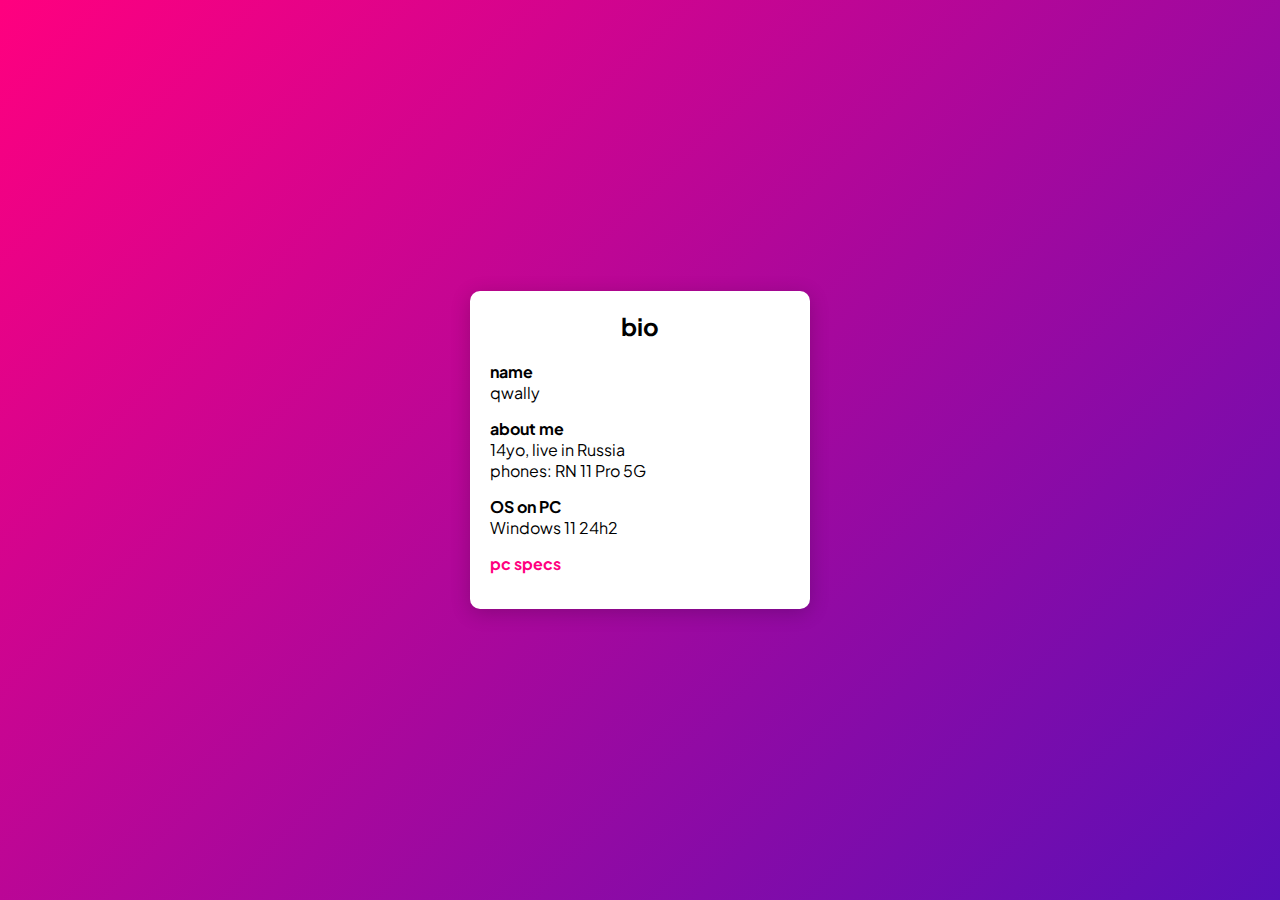
==== bio/index.html @ b01f46b3 "Add files via upload" ====
<!DOCTYPE html>
<html lang="ru">
<head>
    <meta charset="UTF-8">
    <meta name="viewport" content="width=device-width, initial-scale=1.0">
    <link href="https://fonts.googleapis.com/css2?family=Plus+Jakarta+Sans:wght@400;700&display=swap" rel="stylesheet">
    <link rel="stylesheet" href="styles.css">
    <title>Bio</title>
</head>
<body>
    <div class="bio-container">
        <div class="bio-header">bio</div>
        <div class="bio-content">
            <div class="bio-item"><strong>name</strong><br>qwally</div>
            <div class="bio-item"><strong>about me</strong><br>14yo, live in Russia<br>phones: RN 11 Pro 5G</div>
            <div class="bio-item"><strong>OS on PC</strong><br>Windows 11 24h2</div>
            <div class="bio-item"><strong><a href="pc-specs/index.html" class="link">pc specs</a></strong></div>
        </div>
    </div>
</body>
</html>
---- bio/styles.css ----
body {
    background: linear-gradient(135deg, #ff007f, #590fb7);
    font-family: 'Plus Jakarta Sans', sans-serif;
    display: flex;
    justify-content: center;
    align-items: center;
    height: 100vh;
    margin: 0;
}

.bio-container {
    background: white;
    border-radius: 10px;
    padding: 20px;
    box-shadow: 0 4px 20px rgba(0, 0, 0, 0.2);
    width: 300px;
}

.bio-header {
    font-size: 24px;
    font-weight: 700;
    text-align: center;
    margin-bottom: 20px;
}

.bio-content {
    display: flex;
    flex-direction: column;
}

.bio-item {
    margin-bottom: 15px;
    font-size: 16px;
} 

.link-container {
    text-align: center;
    margin-top: 20px;
}

.link {
    font-size: 16px;
    color: #ff007f;
    text-decoration: none;
}

.link:hover {
    text-decoration: underline;
}
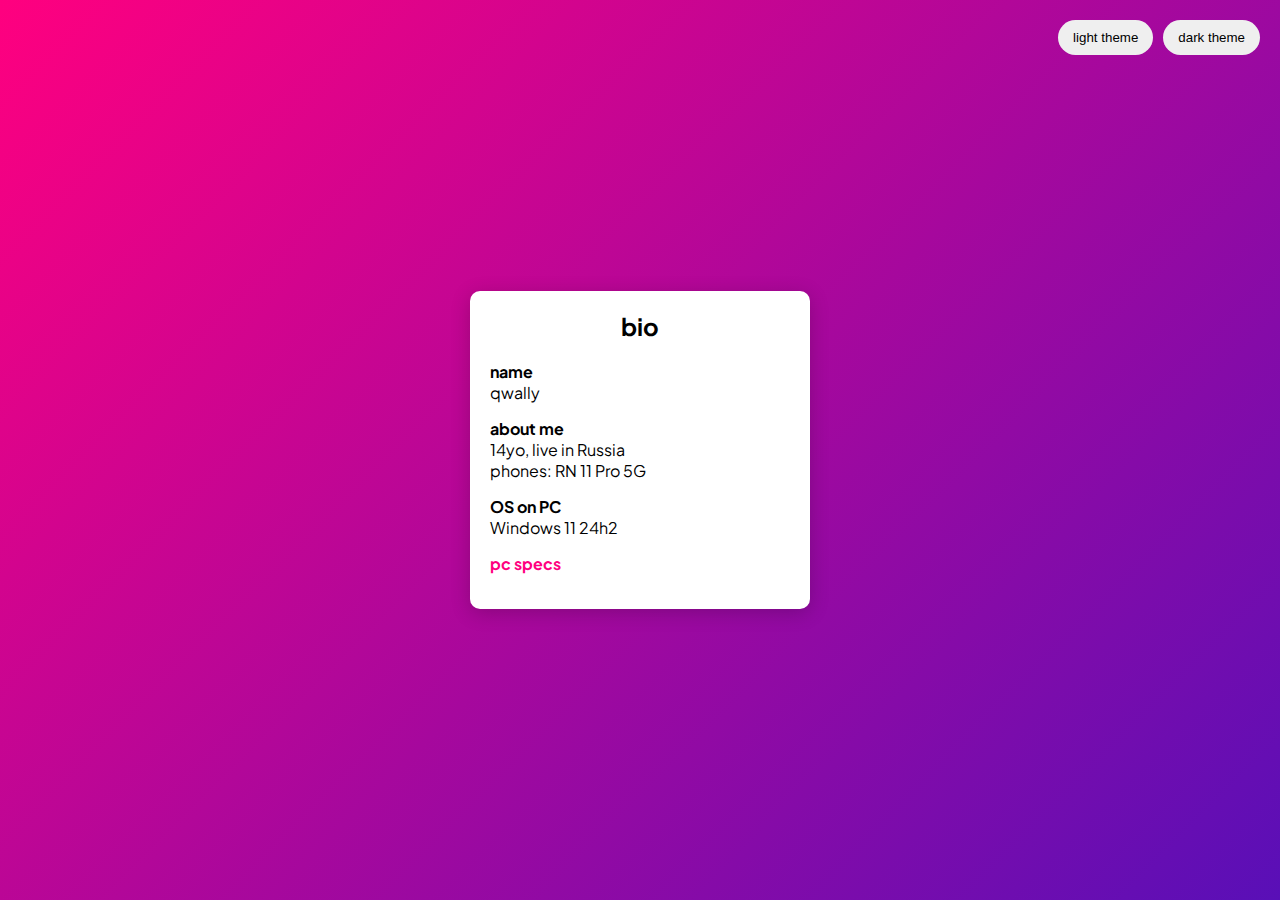
==== commit 54fc86be: "add dark theme, add js scripts" ====
--- a/bio/index.html
+++ b/bio/index.html
@@ -8,6 +8,11 @@
     <title>Bio</title>
 </head>
 <body>
+    <div class="theme-toggle">
+        <div class="circle" id="theme-circle"></div>
+        <button id="light-theme" class="theme-button">light theme</button>
+        <button id="dark-theme" class="theme-button">dark theme</button>
+    </div>
     <div class="bio-container">
         <div class="bio-header">bio</div>
         <div class="bio-content">
@@ -17,5 +22,6 @@
             <div class="bio-item"><strong><a href="pc-specs/index.html" class="link">pc specs</a></strong></div>
         </div>
     </div>
+    <script src="script.js"></script>
 </body>
 </html>
--- a/bio/styles.css
+++ b/bio/styles.css
@@ -6,6 +6,7 @@
     align-items: center;
     height: 100vh;
     margin: 0;
+    transition: background 0.5s ease;
 }
 
 .bio-container {
@@ -14,6 +15,7 @@
     padding: 20px;
     box-shadow: 0 4px 20px rgba(0, 0, 0, 0.2);
     width: 300px;
+    transition: background 0.5s ease, color 0.5s ease;
 }
 
 .bio-header {
@@ -31,19 +33,73 @@
 .bio-item {
     margin-bottom: 15px;
     font-size: 16px;
-} 
-
-.link-container {
-    text-align: center;
-    margin-top: 20px;
 }
 
 .link {
-    font-size: 16px;
     color: #ff007f;
     text-decoration: none;
 }
 
 .link:hover {
     text-decoration: underline;
-}+}
+
+.theme-toggle {
+    position: absolute;
+    top: 20px;
+    right: 20px;
+    display: flex;
+    align-items: center;
+}
+
+.theme-button {
+    padding: 10px 15px;
+    border: none;
+    border-radius: 20px;
+    cursor: pointer;
+    transition: background 0.3s ease;
+    margin-left: 10px;
+}
+
+.circle {
+    width: 30px;
+    height: 30px;
+    border-radius: 50%;
+    background: transparent;
+    position: relative;
+    margin-right: 10px;
+    overflow: hidden;
+}
+
+/* Анимация смены темы */
+.circle::before {
+    content: '';
+    position: absolute;
+    top: 0;
+    left: 0;
+    width: 100%;
+    height: 100%;
+    border-radius: 50%;
+    background: #ff007f;
+    transform: scale(0);
+    transition: transform 0.5s ease;
+}
+
+body.dark .circle::before {
+    background: #590fb7;
+    transform: scale(1);
+}
+
+/* Темная тема */
+body.dark {
+    background: #333;
+}
+
+.bio-container.dark {
+    background: #444;
+    color: white;
+}
+
+.link.dark {
+    color: #ff007f;
+} 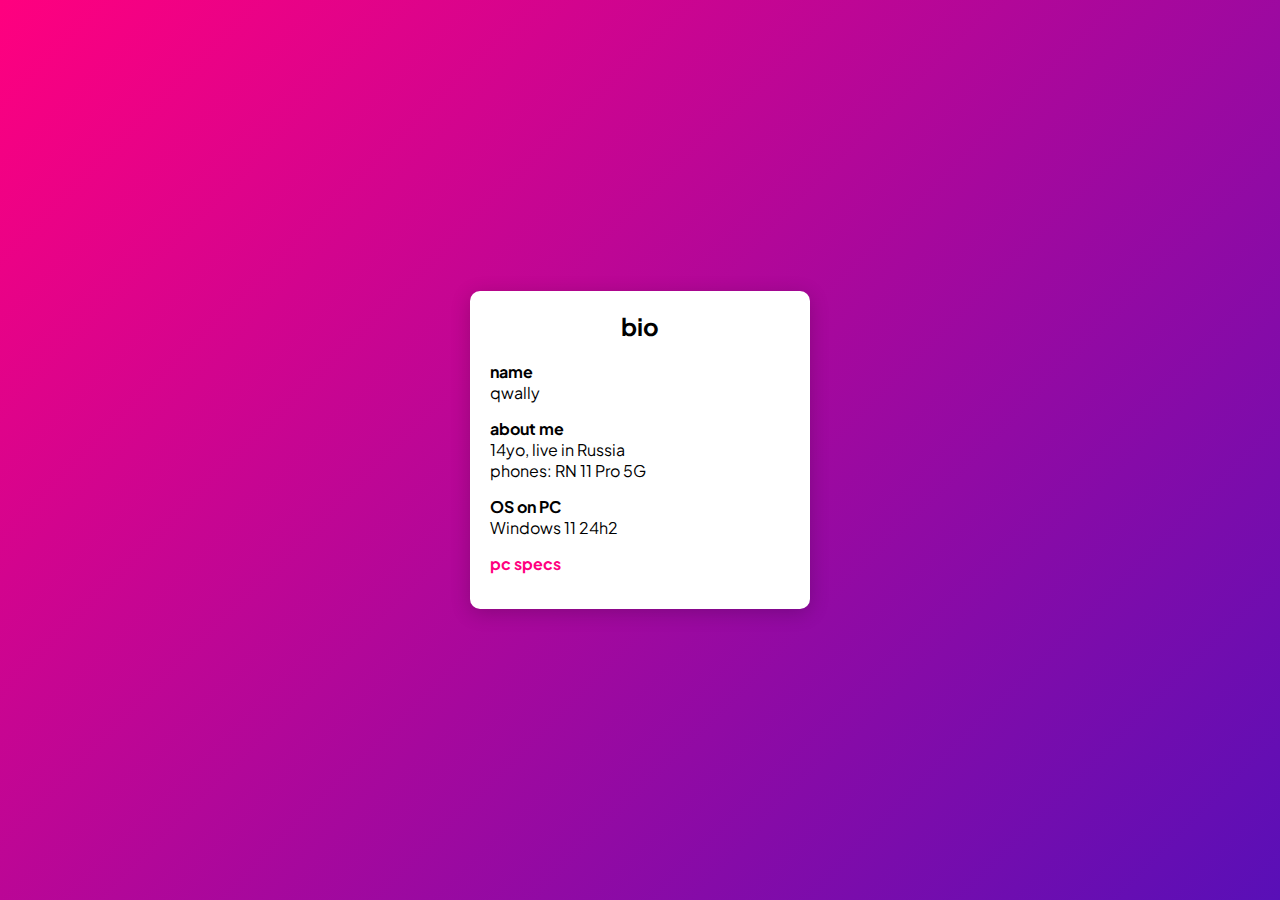
==== commit 9d573821: "removed js script" ====
--- a/bio/index.html
+++ b/bio/index.html
@@ -8,11 +8,7 @@
     <title>Bio</title>
 </head>
 <body>
-    <div class="theme-toggle">
-        <div class="circle" id="theme-circle"></div>
-        <button id="light-theme" class="theme-button">light theme</button>
-        <button id="dark-theme" class="theme-button">dark theme</button>
-    </div>
+    
     <div class="bio-container">
         <div class="bio-header">bio</div>
         <div class="bio-content">
@@ -22,6 +18,6 @@
             <div class="bio-item"><strong><a href="pc-specs/index.html" class="link">pc specs</a></strong></div>
         </div>
     </div>
-    <script src="script.js"></script>
+
 </body>
 </html>
--- a/bio/styles.css
+++ b/bio/styles.css
@@ -43,63 +43,3 @@
 .link:hover {
     text-decoration: underline;
 }
-
-.theme-toggle {
-    position: absolute;
-    top: 20px;
-    right: 20px;
-    display: flex;
-    align-items: center;
-}
-
-.theme-button {
-    padding: 10px 15px;
-    border: none;
-    border-radius: 20px;
-    cursor: pointer;
-    transition: background 0.3s ease;
-    margin-left: 10px;
-}
-
-.circle {
-    width: 30px;
-    height: 30px;
-    border-radius: 50%;
-    background: transparent;
-    position: relative;
-    margin-right: 10px;
-    overflow: hidden;
-}
-
-/* Анимация смены темы */
-.circle::before {
-    content: '';
-    position: absolute;
-    top: 0;
-    left: 0;
-    width: 100%;
-    height: 100%;
-    border-radius: 50%;
-    background: #ff007f;
-    transform: scale(0);
-    transition: transform 0.5s ease;
-}
-
-body.dark .circle::before {
-    background: #590fb7;
-    transform: scale(1);
-}
-
-/* Темная тема */
-body.dark {
-    background: #333;
-}
-
-.bio-container.dark {
-    background: #444;
-    color: white;
-}
-
-.link.dark {
-    color: #ff007f;
-} 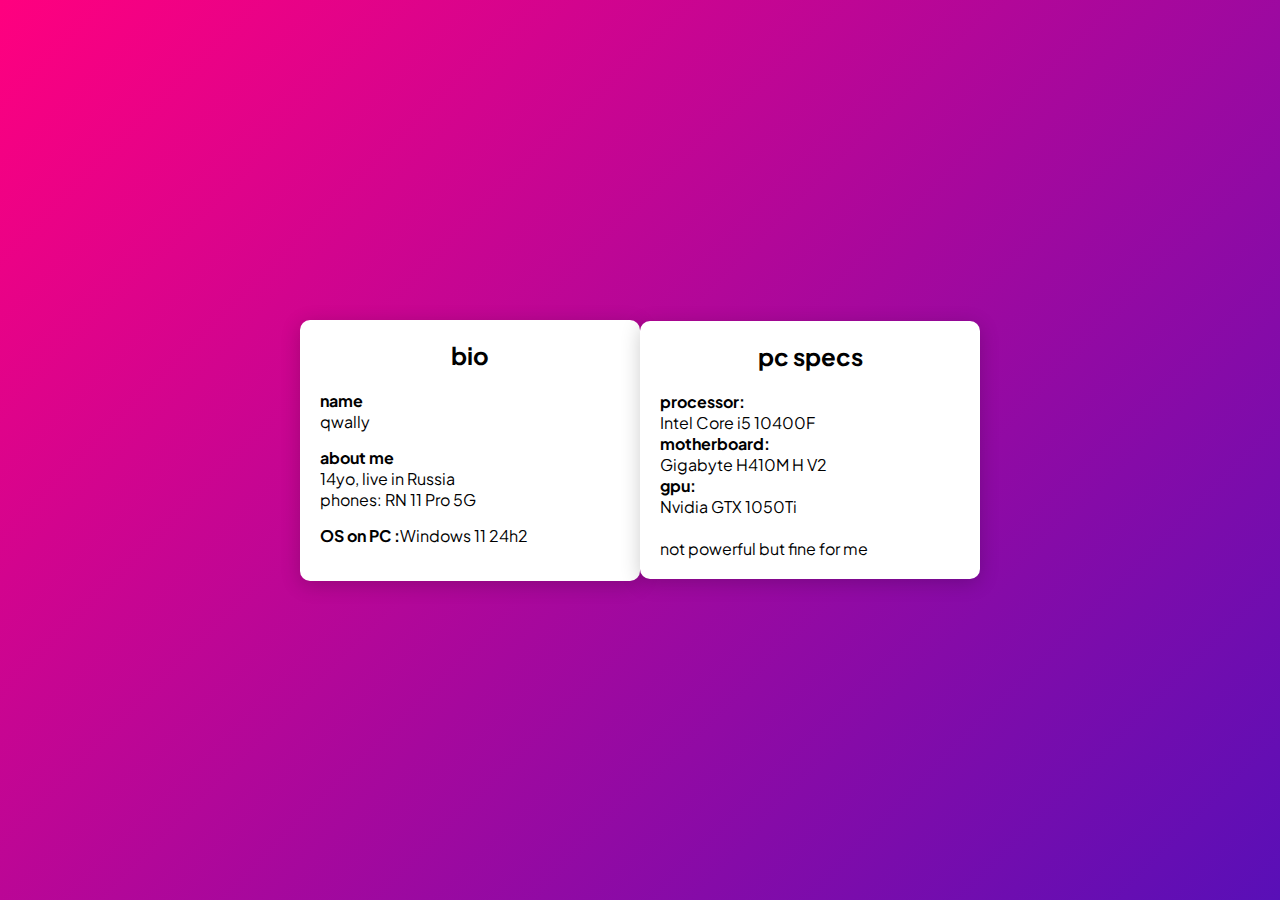
==== commit 687d4394: "removed pc-specs folder, make pc specs in 1 file" ====
--- a/bio/index.html
+++ b/bio/index.html
@@ -14,8 +14,18 @@
         <div class="bio-content">
             <div class="bio-item"><strong>name</strong><br>qwally</div>
             <div class="bio-item"><strong>about me</strong><br>14yo, live in Russia<br>phones: RN 11 Pro 5G</div>
-            <div class="bio-item"><strong>OS on PC</strong><br>Windows 11 24h2</div>
-            <div class="bio-item"><strong><a href="pc-specs/index.html" class="link">pc specs</a></strong></div>
+            <div class="bio-item"><strong>OS on PC :</strong>Windows 11 24h2</div>
+        </div>
+    </div>
+
+
+    <div class="bio-containerr">
+        <div class="bio-headerr">pc specs</div>
+        <div class="bio-contentt">
+            <div class="bio-itemm"><strong>processor:</strong> <br>Intel Core i5 10400F <br></div>
+            <div class="bio-itemm"><strong>motherboard:</strong>  <br>Gigabyte H410M H V2 <br></div>
+            <div class="bio-itemm"><strong>gpu:</strong>  <br>Nvidia GTX 1050Ti <br></div>
+            <div class="bio-itemm"><strong></strong> <br>not powerful but fine for me <br></div>
         </div>
     </div>
 
--- a/bio/styles.css
+++ b/bio/styles.css
@@ -35,11 +35,30 @@
     font-size: 16px;
 }
 
-.link {
-    color: #ff007f;
-    text-decoration: none;
+
+.bio-containerr {
+    background: white;
+    border-radius: 10px;
+    padding: 20px;
+    box-shadow: 0 4px 20px rgba(0, 0, 0, 0.2);
+    width: 300px;
+    transition: background 0.5s ease, color 0.5s ease;
 }
 
-.link:hover {
-    text-decoration: underline;
+.bio-headerr {
+    font-size: 24px;
+    font-weight: 700;
+    text-align: center;
+    margin-bottom: 20px;
 }
+
+.bio-contentt {
+    display: flex;
+    flex-direction: column;
+}
+
+.bio-item {
+    margin-bottom: 15px;
+    font-size: 16px;
+}
+
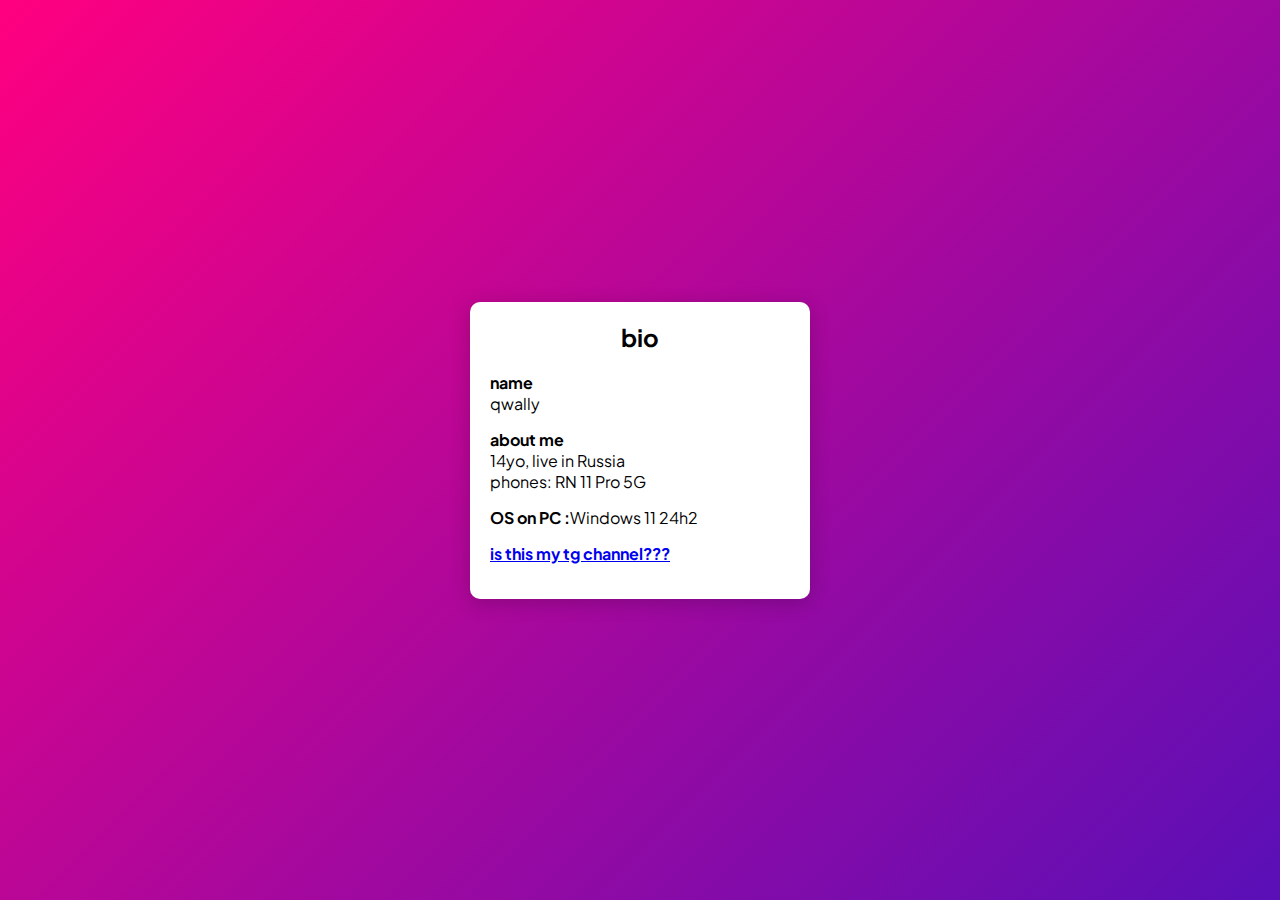
==== commit fc725f89: "remove pc-spec folder" ====
--- a/bio/index.html
+++ b/bio/index.html
@@ -15,19 +15,12 @@
             <div class="bio-item"><strong>name</strong><br>qwally</div>
             <div class="bio-item"><strong>about me</strong><br>14yo, live in Russia<br>phones: RN 11 Pro 5G</div>
             <div class="bio-item"><strong>OS on PC :</strong>Windows 11 24h2</div>
+            <div class="bio-item"><strong><a href="https://t.me/qwaleshitpost">is this my tg channel???</a></strong></div>
         </div>
     </div>
 
 
-    <div class="bio-containerr">
-        <div class="bio-headerr">pc specs</div>
-        <div class="bio-contentt">
-            <div class="bio-itemm"><strong>processor:</strong> <br>Intel Core i5 10400F <br></div>
-            <div class="bio-itemm"><strong>motherboard:</strong>  <br>Gigabyte H410M H V2 <br></div>
-            <div class="bio-itemm"><strong>gpu:</strong>  <br>Nvidia GTX 1050Ti <br></div>
-            <div class="bio-itemm"><strong></strong> <br>not powerful but fine for me <br></div>
-        </div>
-    </div>
+    
 
 </body>
 </html>
--- a/bio/styles.css
+++ b/bio/styles.css
@@ -35,30 +35,3 @@
     font-size: 16px;
 }
 
-
-.bio-containerr {
-    background: white;
-    border-radius: 10px;
-    padding: 20px;
-    box-shadow: 0 4px 20px rgba(0, 0, 0, 0.2);
-    width: 300px;
-    transition: background 0.5s ease, color 0.5s ease;
-}
-
-.bio-headerr {
-    font-size: 24px;
-    font-weight: 700;
-    text-align: center;
-    margin-bottom: 20px;
-}
-
-.bio-contentt {
-    display: flex;
-    flex-direction: column;
-}
-
-.bio-item {
-    margin-bottom: 15px;
-    font-size: 16px;
-}
-
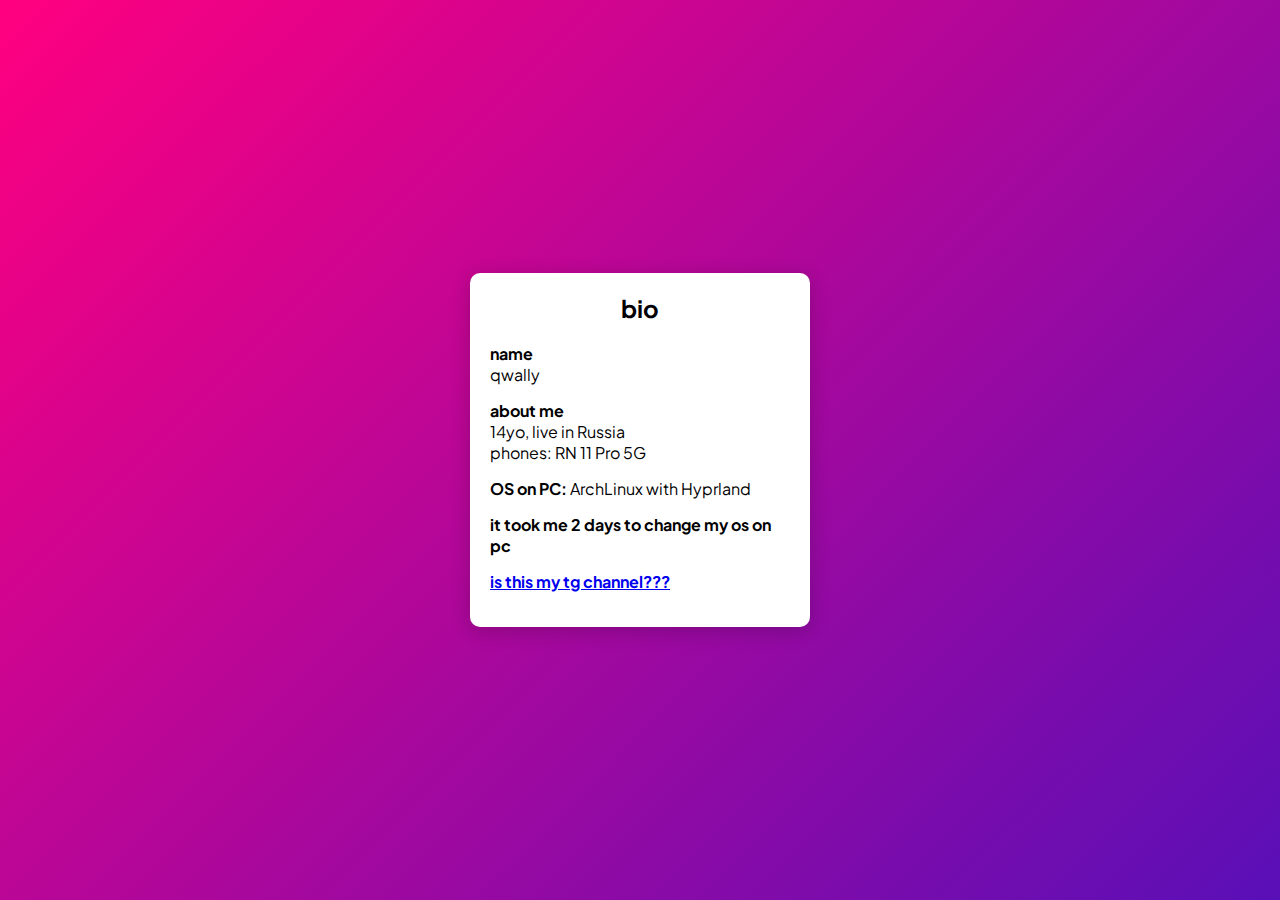
==== commit a55ce718: "updates my os on pc" ====
--- a/bio/index.html
+++ b/bio/index.html
@@ -14,7 +14,8 @@
         <div class="bio-content">
             <div class="bio-item"><strong>name</strong><br>qwally</div>
             <div class="bio-item"><strong>about me</strong><br>14yo, live in Russia<br>phones: RN 11 Pro 5G</div>
-            <div class="bio-item"><strong>OS on PC :</strong>Windows 11 24h2</div>
+            <div class="bio-item"><strong>OS on PC: </strong>ArchLinux with Hyprland</div>
+            <div class="bio-item"><strong>it took me 2 days to change my os on pc</strong></div>
             <div class="bio-item"><strong><a href="https://t.me/qwaleshitpost">is this my tg channel???</a></strong></div>
         </div>
     </div>
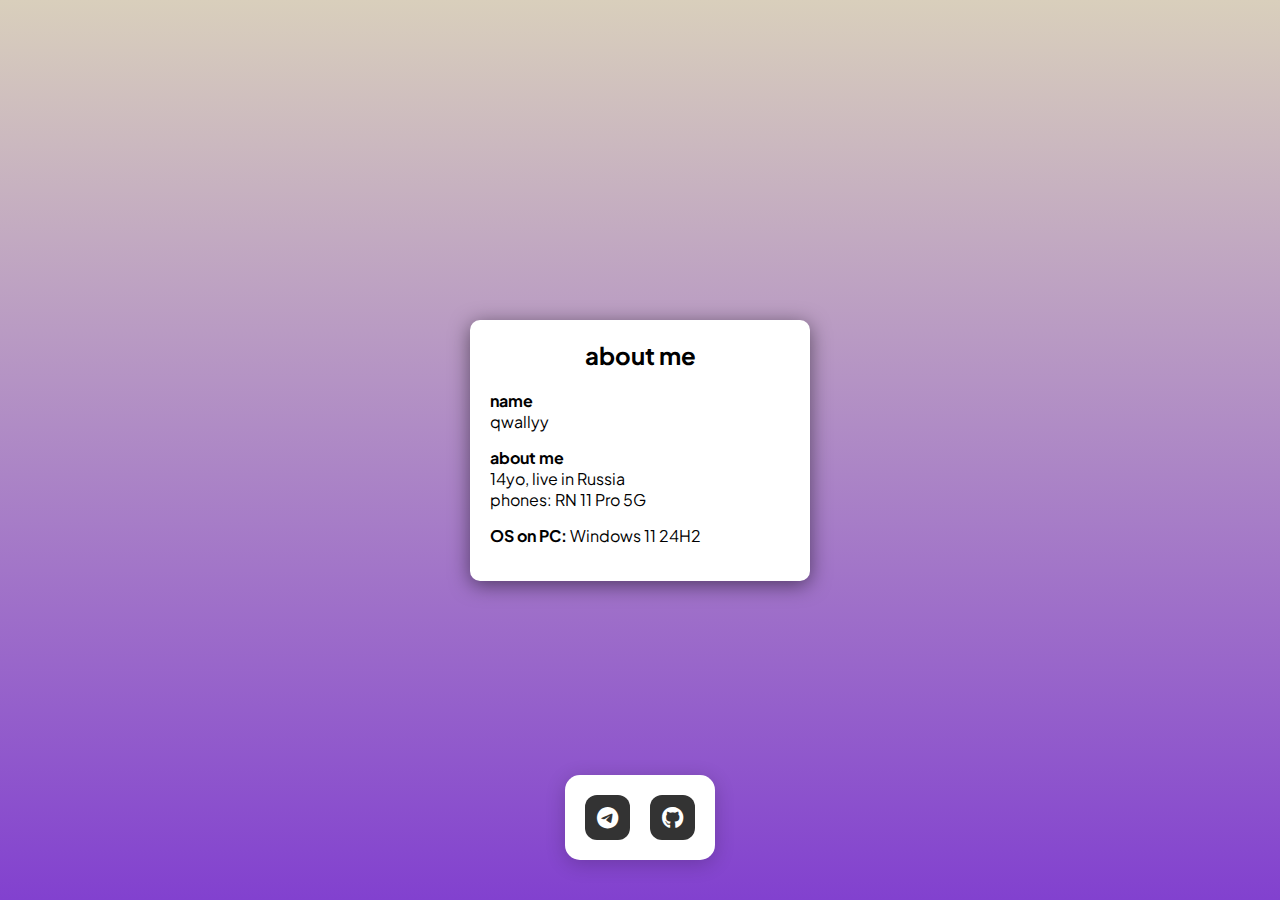
==== commit 2524893f: "мног че сделал да" ====
--- a/bio/index.html
+++ b/bio/index.html
@@ -4,19 +4,28 @@
     <meta charset="UTF-8">
     <meta name="viewport" content="width=device-width, initial-scale=1.0">
     <link href="https://fonts.googleapis.com/css2?family=Plus+Jakarta+Sans:wght@400;700&display=swap" rel="stylesheet">
+    <link rel="stylesheet" href="https://cdnjs.cloudflare.com/ajax/libs/font-awesome/6.5.1/css/all.min.css">
     <link rel="stylesheet" href="styles.css">
     <title>Bio</title>
 </head>
 <body>
     
     <div class="bio-container">
-        <div class="bio-header">bio</div>
+        <div class="bio-header">about me</div>
         <div class="bio-content">
-            <div class="bio-item"><strong>name</strong><br>qwally</div>
+            <div class="bio-item"><strong>name</strong><br>qwallyy</div>
             <div class="bio-item"><strong>about me</strong><br>14yo, live in Russia<br>phones: RN 11 Pro 5G</div>
-            <div class="bio-item"><strong>OS on PC: </strong>ArchLinux with Hyprland</div>
-            <div class="bio-item"><strong>it took me 2 days to change my os on pc</strong></div>
-            <div class="bio-item"><strong><a href="https://t.me/qwaleshitpost">is this my tg channel???</a></strong></div>
+            <div class="bio-item"><strong>OS on PC: </strong>Windows 11 24H2</div>
+        </div>
+    </div>
+    <div class="social-container">
+        <div class="social-links">
+            <a href="https://t.me/qwallyy42" class="social-button">
+                <i class="fab fa-telegram"></i>
+            </a>
+            <a href="https://github.com/qwallyy" class="social-button">
+                <i class="fab fa-github"></i>
+            </a>
         </div>
     </div>
 
--- a/bio/styles.css
+++ b/bio/styles.css
@@ -1,5 +1,5 @@
 body {
-    background: linear-gradient(135deg, #ff007f, #590fb7);
+    background: linear-gradient( #d9cfbc, #8241cf);
     font-family: 'Plus Jakarta Sans', sans-serif;
     display: flex;
     justify-content: center;
@@ -7,13 +7,14 @@
     height: 100vh;
     margin: 0;
     transition: background 0.5s ease;
+    position: relative;
 }
 
 .bio-container {
     background: white;
     border-radius: 10px;
     padding: 20px;
-    box-shadow: 0 4px 20px rgba(0, 0, 0, 0.2);
+    box-shadow: 0 4px 20px rgba(0, 0, 0, 0.5);
     width: 300px;
     transition: background 0.5s ease, color 0.5s ease;
 }
@@ -35,3 +36,45 @@
     font-size: 16px;
 }
 
+.social-container {
+    position: absolute;
+    bottom: 40px;
+    left: 50%;
+    transform: translateX(-50%);
+    background-color: white;
+    padding: 20px;
+    border-radius: 15px;
+    box-shadow: 0 4px 20px rgba(0, 0, 0, 0.2);
+}
+
+.social-links {
+    display: flex;
+    gap: 20px;
+    justify-content: center;
+    align-items: center;
+}
+
+.social-button {
+    display: flex;
+    align-items: center;
+    justify-content: center;
+    width: 45px;
+    height: 45px;
+    background-color: #333;
+    color: white;
+    text-decoration: none;
+    border-radius: 12px;
+    transition: all 0.3s ease;
+}
+
+.social-button:hover {
+    background-color: #555;
+    transform: scale(1.1);
+}
+
+.social-button i {
+    font-size: 22px;
+}
+
+
+
